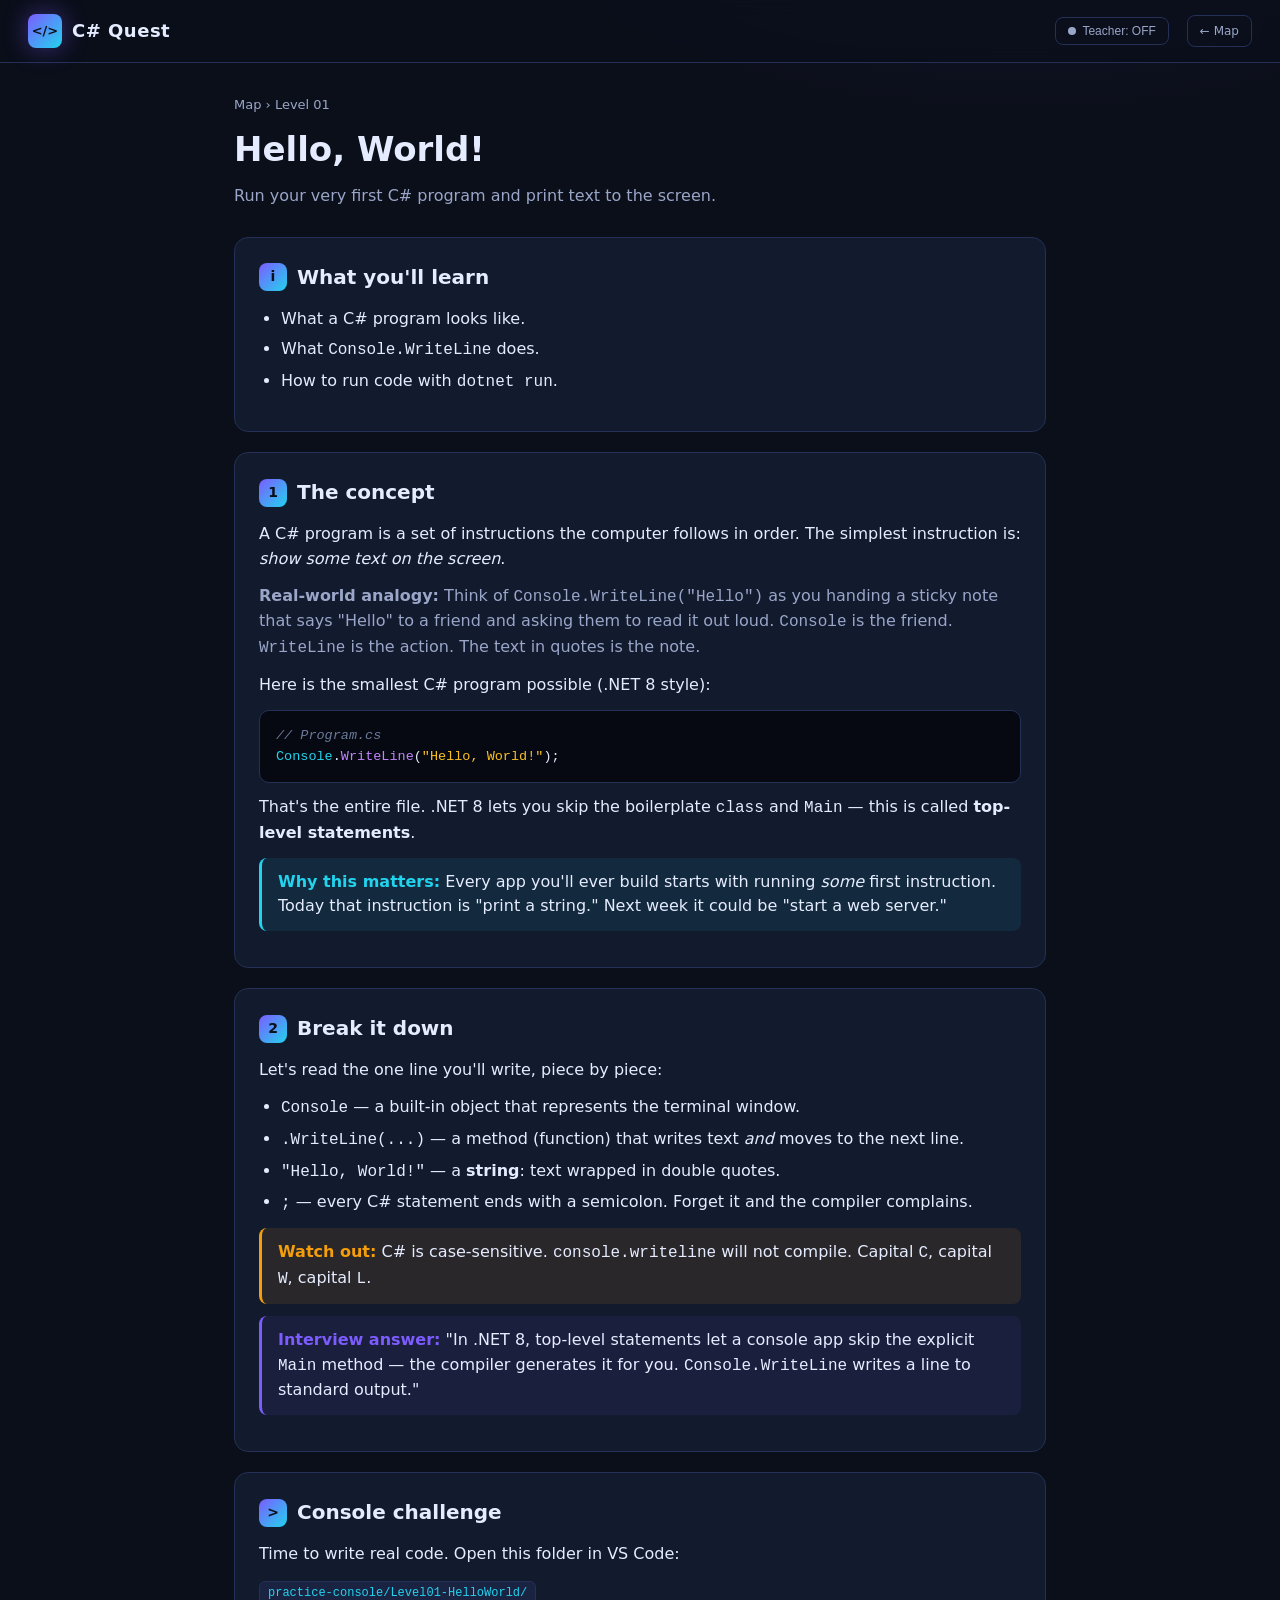
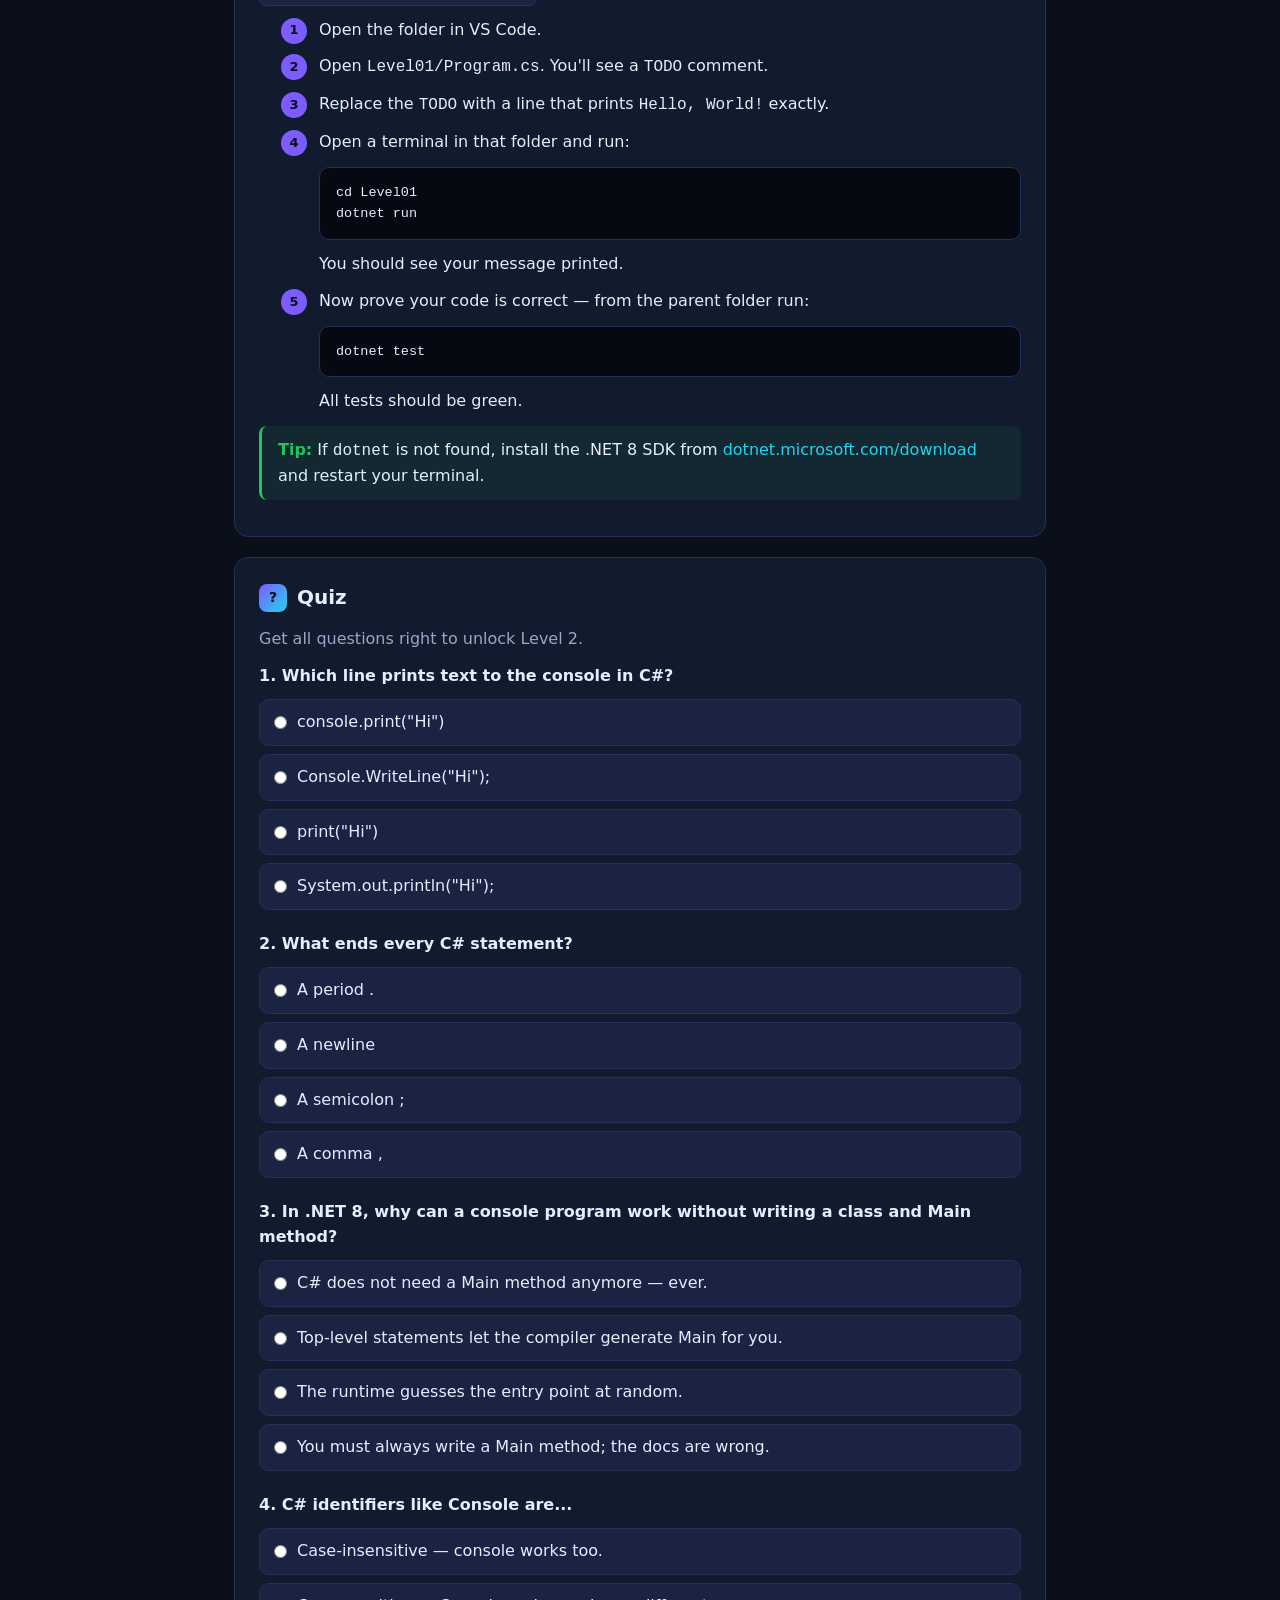
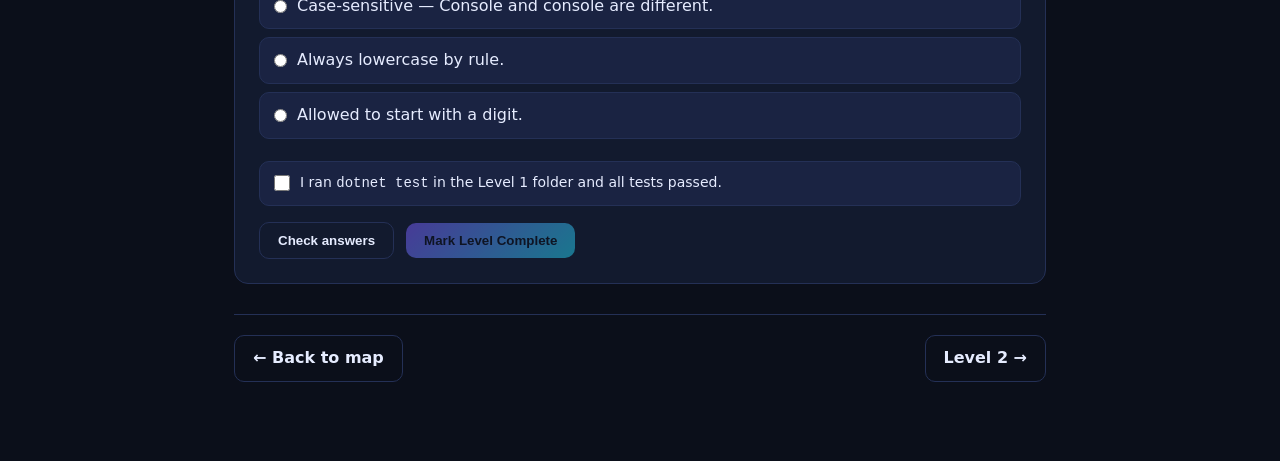
==== learn-web/lessons/level-01.html @ 639b0f7c "Initial commit: C# Quest prototype with Level 1 and Level 2 Game-style C# .NET tutorial for teacher-" ====
<!DOCTYPE html>
<html lang="en">
<head>
  <meta charset="UTF-8" />
  <meta name="viewport" content="width=device-width, initial-scale=1.0" />
  <title>Level 1 — Hello World | C# Quest</title>
  <link rel="stylesheet" href="../assets/css/styles.css" />
</head>
<body>
  <header class="topbar">
    <div class="brand">
      <span class="brand-icon">&lt;/&gt;</span>
      <span class="brand-name">C# Quest</span>
    </div>
    <div class="hud">
      <button class="btn-toggle" id="teacherToggle" title="Show teacher notes">
        <span class="dot-led"></span><span class="label">Teacher: OFF</span>
      </button>
      <a href="../index.html" class="btn-ghost">&larr; Map</a>
    </div>
  </header>

  <main class="lesson-main">
    <div class="lesson-header">
      <div class="lesson-crumb"><a href="../index.html">Map</a> &rsaquo; Level 01</div>
      <h1>Hello, World!</h1>
      <p class="tagline">Run your very first C# program and print text to the screen.</p>
    </div>

    <section class="lesson-section">
      <h2><span class="icon">i</span> What you'll learn</h2>
      <ul>
        <li>What a C# program looks like.</li>
        <li>What <code>Console.WriteLine</code> does.</li>
        <li>How to run code with <code>dotnet run</code>.</li>
      </ul>

      <div class="teacher-only">
        <div class="teacher-note">
          <h4>Lesson plan (≈ 15 min)</h4>
          <ul>
            <li><strong>2 min</strong> — Open VS Code on the Level 1 folder side-by-side with this page.</li>
            <li><strong>5 min</strong> — Walk through the concept + the line break-down together.</li>
            <li><strong>5 min</strong> — Student types <code>Console.WriteLine("Hello, World!");</code> and runs <code>dotnet run</code>.</li>
            <li><strong>3 min</strong> — Run <code>dotnet test</code> together. Then take the quiz.</li>
          </ul>
          <h4>Before you start, ask</h4>
          <p class="say">"When you open an app on your phone, what is the very first thing the computer has to do?"</p>
          <p>Goal of the question: get them to say "follow instructions one by one." That's literally what a program is.</p>
        </div>
      </div>
    </section>

    <section class="lesson-section">
      <h2><span class="icon">1</span> The concept</h2>
      <p>A C# program is a set of instructions the computer follows in order. The simplest instruction is: <em>show some text on the screen</em>.</p>
      <p class="dim"><strong>Real-world analogy:</strong> Think of <code>Console.WriteLine("Hello")</code> as you handing a sticky note that says "Hello" to a friend and asking them to read it out loud. <code>Console</code> is the friend. <code>WriteLine</code> is the action. The text in quotes is the note.</p>
      <p>Here is the smallest C# program possible (.NET 8 style):</p>
<pre class="code-block"><span class="tok-com">// Program.cs</span>
<span class="tok-type">Console</span>.<span class="tok-key">WriteLine</span>(<span class="tok-str">"Hello, World!"</span>);</pre>
      <p>That's the entire file. .NET 8 lets you skip the boilerplate <code>class</code> and <code>Main</code> — this is called <strong>top-level statements</strong>.</p>
      <div class="callout">
        <strong>Why this matters:</strong> Every app you'll ever build starts with running <em>some</em> first instruction. Today that instruction is "print a string." Next week it could be "start a web server."
      </div>

      <div class="teacher-only">
        <div class="teacher-note">
          <h4>Talk through it</h4>
          <ul>
            <li>Read the one line of code <em>out loud</em>, left to right: "Console — dot — WriteLine — open paren — quote — Hello, World — quote — close paren — semicolon."</li>
            <li>Make sure they hear the structure: a thing (<code>Console</code>), a verb (<code>WriteLine</code>), an argument (the string), a terminator (the semicolon).</li>
          </ul>
          <h4>Check understanding — ask</h4>
          <p class="say">"What would happen if I forgot the semicolon at the end?"</p>
          <p>If they don't know, that's fine — let them try it in the next step and see the error.</p>
        </div>
      </div>
    </section>

    <section class="lesson-section">
      <h2><span class="icon">2</span> Break it down</h2>
      <p>Let's read the one line you'll write, piece by piece:</p>
      <ul>
        <li><code>Console</code> &mdash; a built-in object that represents the terminal window.</li>
        <li><code>.WriteLine(...)</code> &mdash; a method (function) that writes text <em>and</em> moves to the next line.</li>
        <li><code>"Hello, World!"</code> &mdash; a <strong>string</strong>: text wrapped in double quotes.</li>
        <li><code>;</code> &mdash; every C# statement ends with a semicolon. Forget it and the compiler complains.</li>
      </ul>
      <div class="callout warn">
        <strong>Watch out:</strong> C# is case-sensitive. <code>console.writeline</code> will not compile. Capital <code>C</code>, capital <code>W</code>, capital <code>L</code>.
      </div>
      <div class="interview">
        <strong>Interview answer:</strong> "In .NET 8, top-level statements let a console app skip the explicit <code>Main</code> method &mdash; the compiler generates it for you. <code>Console.WriteLine</code> writes a line to standard output."
      </div>

      <div class="teacher-only">
        <div class="teacher-note">
          <h4>Common student mistakes — watch for</h4>
          <ul>
            <li>Lowercase <code>console.writeline</code> — case matters; "case-sensitive" is a real concept worth naming out loud.</li>
            <li>Single quotes <code>'Hello'</code> — in C#, single quotes are for a single character (<code>char</code>), not a string.</li>
            <li>Missing the semicolon — show the compile error rather than fixing it for them.</li>
            <li>Smart quotes from auto-correct (<code>“ ”</code>) — happens if they paste from chat or docs.</li>
          </ul>
        </div>
      </div>
    </section>

    <section class="lesson-section">
      <h2><span class="icon">&gt;</span> Console challenge</h2>
      <p>Time to write real code. Open this folder in VS Code:</p>
      <p><span class="path-pill">practice-console/Level01-HelloWorld/</span></p>
      <ol class="challenge-steps">
        <li>Open the folder in VS Code.</li>
        <li>Open <code>Level01/Program.cs</code>. You'll see a <code>TODO</code> comment.</li>
        <li>Replace the <code>TODO</code> with a line that prints <code>Hello, World!</code> exactly.</li>
        <li>Open a terminal in that folder and run:
<pre class="code-block">cd Level01
dotnet run</pre>
          You should see your message printed.
        </li>
        <li>Now prove your code is correct &mdash; from the parent folder run:
<pre class="code-block">dotnet test</pre>
          All tests should be green.
        </li>
      </ol>
      <div class="callout tip">
        <strong>Tip:</strong> If <code>dotnet</code> is not found, install the .NET 8 SDK from <a href="https://dotnet.microsoft.com/download" target="_blank">dotnet.microsoft.com/download</a> and restart your terminal.
      </div>

      <div class="teacher-only">
        <div class="teacher-note">
          <h4>Make it stick</h4>
          <ul>
            <li>Before they hit Enter on <code>dotnet run</code>, ask: "what do you expect to see?" Predicting first builds the mental model.</li>
            <li>After it works, ask them to change the message to their name. Then run again. Tiny wins keep momentum.</li>
            <li>Now run <code>dotnet test</code> together — explain that tests are "small robots that check your work."</li>
          </ul>
        </div>
      </div>
    </section>

    <section class="lesson-section">
      <h2><span class="icon">?</span> Quiz</h2>
      <p class="dim">Get all questions right to unlock Level 2.</p>
      <div class="quiz" id="quizRoot"></div>

      <label class="honor-row" id="honorRow" for="honorBox">
        <input type="checkbox" id="honorBox" />
        <span class="honor-label">
          I ran <code>dotnet test</code> in the Level 1 folder and all tests passed.
        </span>
      </label>

      <div class="quiz-actions">
        <button class="btn btn-secondary" id="checkQuizBtn">Check answers</button>
        <button class="btn" id="completeBtn" disabled>Mark Level Complete</button>
        <span class="quiz-status" id="quizStatus"></span>
      </div>
    </section>

    <nav class="lesson-nav">
      <a href="../index.html" class="btn btn-secondary">&larr; Back to map</a>
      <a href="level-02.html" class="btn btn-secondary">Level 2 &rarr;</a>
    </nav>
  </main>

  <script src="../assets/js/progress.js"></script>
  <script src="../assets/js/quiz.js"></script>
  <script>
    initLesson({
      levelId: 1,
      quiz: [
        {
          question: 'Which line prints text to the console in C#?',
          options: [
            'console.print("Hi")',
            'Console.WriteLine("Hi");',
            'print("Hi")',
            'System.out.println("Hi");',
          ],
          answer: 1,
        },
        {
          question: 'What ends every C# statement?',
          options: [
            'A period .',
            'A newline',
            'A semicolon ;',
            'A comma ,',
          ],
          answer: 2,
        },
        {
          question: 'In .NET 8, why can a console program work without writing a class and Main method?',
          options: [
            'C# does not need a Main method anymore — ever.',
            'Top-level statements let the compiler generate Main for you.',
            'The runtime guesses the entry point at random.',
            'You must always write a Main method; the docs are wrong.',
          ],
          answer: 1,
        },
        {
          question: 'C# identifiers like Console are...',
          options: [
            'Case-insensitive — console works too.',
            'Case-sensitive — Console and console are different.',
            'Always lowercase by rule.',
            'Allowed to start with a digit.',
          ],
          answer: 1,
        },
      ],
    });
  </script>
</body>
</html>
---- learn-web/assets/css/styles.css ----
/* ---------- Reset & base ---------- */
* { box-sizing: border-box; margin: 0; padding: 0; }
:root {
  --bg-0: #0b0f1a;
  --bg-1: #121a2e;
  --bg-2: #1a2342;
  --line: #243056;
  --text: #e6ecff;
  --text-dim: #9aa6c8;
  --accent: #7c5cff;       /* purple */
  --accent-2: #22d3ee;     /* cyan */
  --good: #22c55e;
  --warn: #f59e0b;
  --bad: #ef4444;
  --glow: 0 0 24px rgba(124, 92, 255, 0.45);
}
html, body {
  background: radial-gradient(1200px 800px at 80% -10%, rgba(124,92,255,0.18), transparent 60%),
              radial-gradient(900px 600px at -10% 110%, rgba(34,211,238,0.12), transparent 60%),
              var(--bg-0);
  color: var(--text);
  font-family: 'Segoe UI', system-ui, -apple-system, sans-serif;
  line-height: 1.55;
  min-height: 100vh;
}
a { color: var(--accent-2); text-decoration: none; }
a:hover { text-decoration: underline; }
code, pre { font-family: 'Cascadia Code', 'Consolas', 'Courier New', monospace; }

/* ---------- Top bar ---------- */
.topbar {
  display: flex;
  align-items: center;
  justify-content: space-between;
  padding: 14px 28px;
  border-bottom: 1px solid var(--line);
  background: rgba(11, 15, 26, 0.7);
  backdrop-filter: blur(8px);
  position: sticky;
  top: 0;
  z-index: 50;
}
.brand { display: flex; align-items: center; gap: 10px; font-weight: 700; }
.brand-icon {
  display: inline-grid; place-items: center;
  width: 34px; height: 34px;
  background: linear-gradient(135deg, var(--accent), var(--accent-2));
  border-radius: 8px;
  color: #0b0f1a; font-weight: 800; font-size: 13px;
  box-shadow: var(--glow);
}
.brand-name { font-size: 18px; letter-spacing: 0.5px; }
.hud { display: flex; align-items: center; gap: 18px; }
.hud-item { display: flex; align-items: center; gap: 8px; font-size: 13px; color: var(--text-dim); }
.hud-label { text-transform: uppercase; letter-spacing: 1px; font-size: 11px; }
.hud-value { color: var(--text); font-weight: 600; }
.xp-bar {
  width: 180px; height: 10px;
  background: var(--bg-2); border-radius: 999px; overflow: hidden;
  border: 1px solid var(--line);
}
.xp-fill {
  height: 100%; width: 0%;
  background: linear-gradient(90deg, var(--accent), var(--accent-2));
  transition: width 0.6s ease;
}
.btn-ghost {
  background: transparent; color: var(--text-dim);
  border: 1px solid var(--line); padding: 6px 12px; border-radius: 8px;
  cursor: pointer; font-size: 12px;
}
.btn-ghost:hover { color: var(--text); border-color: var(--accent); }

/* ---------- Map page ---------- */
.map-main { max-width: 1100px; margin: 0 auto; padding: 40px 24px 80px; }
.hero { text-align: center; margin-bottom: 40px; }
.hero h1 {
  font-size: 42px; font-weight: 800;
  background: linear-gradient(90deg, var(--accent), var(--accent-2));
  -webkit-background-clip: text; background-clip: text; color: transparent;
  margin-bottom: 8px;
}
.hero p { color: var(--text-dim); max-width: 600px; margin: 0 auto; }

.level-map {
  display: grid;
  grid-template-columns: repeat(auto-fit, minmax(260px, 1fr));
  gap: 20px;
}
.level-card {
  position: relative;
  background: linear-gradient(180deg, var(--bg-1), var(--bg-2));
  border: 1px solid var(--line);
  border-radius: 16px;
  padding: 20px;
  transition: transform 0.15s ease, box-shadow 0.2s ease, border-color 0.2s ease;
  cursor: pointer;
  overflow: hidden;
}
.level-card.locked { cursor: not-allowed; opacity: 0.55; }
.level-card.current { border-color: var(--accent); box-shadow: var(--glow); }
.level-card.done { border-color: var(--good); }
.level-card:not(.locked):hover { transform: translateY(-3px); border-color: var(--accent-2); }
.level-card::before {
  content: ''; position: absolute; inset: -1px;
  background: linear-gradient(135deg, transparent 60%, rgba(124,92,255,0.15));
  pointer-events: none; border-radius: 16px;
}
.level-num {
  font-size: 12px; color: var(--text-dim); letter-spacing: 2px;
  text-transform: uppercase; margin-bottom: 8px;
}
.level-title { font-size: 20px; font-weight: 700; margin-bottom: 6px; }
.level-desc { font-size: 13px; color: var(--text-dim); min-height: 38px; }
.level-footer {
  display: flex; justify-content: space-between; align-items: center;
  margin-top: 14px; padding-top: 12px; border-top: 1px solid var(--line);
}
.level-xp { font-size: 12px; color: var(--accent-2); font-weight: 600; }
.level-badge {
  width: 28px; height: 28px; border-radius: 50%;
  display: grid; place-items: center; font-weight: 700; font-size: 14px;
  background: var(--bg-2); color: var(--text-dim);
}
.level-card.done .level-badge { background: var(--good); color: #0b0f1a; }
.level-card.current .level-badge { background: var(--accent); color: #0b0f1a; }

.legend {
  display: flex; justify-content: center; gap: 24px;
  margin-top: 40px; color: var(--text-dim); font-size: 13px;
}
.legend i.dot {
  display: inline-block; width: 10px; height: 10px; border-radius: 50%;
  margin-right: 6px; vertical-align: middle;
}
.dot.done { background: var(--good); }
.dot.current { background: var(--accent); }
.dot.locked { background: var(--text-dim); opacity: 0.4; }

/* ---------- Lesson page ---------- */
.lesson-main {
  max-width: 860px; margin: 0 auto; padding: 32px 24px 80px;
}
.lesson-header { margin-bottom: 28px; }
.lesson-crumb { color: var(--text-dim); font-size: 13px; margin-bottom: 8px; }
.lesson-crumb a { color: var(--text-dim); }
.lesson-header h1 { font-size: 34px; margin-bottom: 8px; }
.lesson-header .tagline { color: var(--text-dim); }

.lesson-section {
  background: var(--bg-1); border: 1px solid var(--line);
  border-radius: 14px; padding: 24px; margin-bottom: 20px;
}
.lesson-section h2 {
  font-size: 20px; margin-bottom: 14px;
  display: flex; align-items: center; gap: 10px;
}
.lesson-section h2 .icon {
  display: inline-grid; place-items: center;
  width: 28px; height: 28px; border-radius: 8px;
  background: linear-gradient(135deg, var(--accent), var(--accent-2));
  color: #0b0f1a; font-size: 14px;
}
.lesson-section p { margin-bottom: 12px; color: var(--text); }
.lesson-section p.dim { color: var(--text-dim); }
.lesson-section ul, .lesson-section ol { margin-left: 22px; margin-bottom: 12px; color: var(--text); }
.lesson-section li { margin-bottom: 6px; }
.callout {
  border-left: 3px solid var(--accent-2);
  background: rgba(34, 211, 238, 0.08);
  padding: 12px 16px; border-radius: 8px; margin: 12px 0;
}
.callout.tip { border-color: var(--good); background: rgba(34,197,94,0.08); }
.callout.warn { border-color: var(--warn); background: rgba(245,158,11,0.1); }
.callout strong { color: var(--accent-2); }
.callout.tip strong { color: var(--good); }
.callout.warn strong { color: var(--warn); }

pre.code-block {
  background: #060912; border: 1px solid var(--line);
  border-radius: 10px; padding: 14px 16px; overflow-x: auto;
  font-size: 13.5px; line-height: 1.6;
  margin: 12px 0;
}
.tok-key { color: #c084fc; }
.tok-type { color: #22d3ee; }
.tok-str { color: #fbbf24; }
.tok-com { color: #6b7a99; font-style: italic; }
.tok-num { color: #f87171; }

/* Quiz */
.quiz { margin-top: 10px; }
.quiz-q { margin-bottom: 22px; }
.quiz-q .q-text { font-weight: 600; margin-bottom: 10px; }
.quiz-options { display: grid; gap: 8px; }
.quiz-opt {
  background: var(--bg-2); border: 1px solid var(--line);
  border-radius: 10px; padding: 10px 14px; cursor: pointer;
  display: flex; align-items: center; gap: 10px;
  transition: border-color 0.15s, background 0.15s;
}
.quiz-opt:hover { border-color: var(--accent); }
.quiz-opt input { accent-color: var(--accent); }
.quiz-opt.correct { border-color: var(--good); background: rgba(34,197,94,0.08); }
.quiz-opt.wrong { border-color: var(--bad); background: rgba(239,68,68,0.08); }

.quiz-actions { display: flex; gap: 12px; align-items: center; margin-top: 16px; }
.btn {
  background: linear-gradient(135deg, var(--accent), var(--accent-2));
  color: #0b0f1a; border: none; padding: 10px 18px;
  border-radius: 10px; font-weight: 700; cursor: pointer;
  box-shadow: var(--glow);
}
.btn:disabled { opacity: 0.5; cursor: not-allowed; box-shadow: none; }
.btn:hover:not(:disabled) { transform: translateY(-1px); }
.btn-secondary {
  background: transparent; color: var(--text);
  border: 1px solid var(--line); box-shadow: none;
}
.btn-secondary:hover { border-color: var(--accent); }
.quiz-status { color: var(--text-dim); font-size: 14px; }
.quiz-status.ok { color: var(--good); }
.quiz-status.err { color: var(--bad); }

.challenge-steps { counter-reset: step; padding-left: 0; list-style: none; }
.challenge-steps li {
  position: relative; padding-left: 38px; margin-bottom: 12px;
}
.challenge-steps li::before {
  counter-increment: step;
  content: counter(step);
  position: absolute; left: 0; top: 0;
  width: 26px; height: 26px; border-radius: 50%;
  background: var(--accent); color: #0b0f1a;
  display: grid; place-items: center; font-weight: 700; font-size: 13px;
}
.path-pill {
  display: inline-block; background: var(--bg-2);
  border: 1px solid var(--line); padding: 2px 8px;
  border-radius: 6px; font-family: 'Cascadia Code', monospace;
  font-size: 12px; color: var(--accent-2);
}
.interview {
  border-left: 3px solid var(--accent);
  background: rgba(124,92,255,0.08);
  padding: 12px 16px; border-radius: 8px; margin: 12px 0;
}
.interview strong { color: var(--accent); }

.lesson-nav {
  display: flex; justify-content: space-between;
  margin-top: 30px; padding-top: 20px; border-top: 1px solid var(--line);
}

/* Teacher mode */
.teacher-only { display: none; }
body.teacher-mode .teacher-only { display: block; }

.teacher-note {
  border: 1px dashed var(--accent);
  background: rgba(124, 92, 255, 0.07);
  border-radius: 10px;
  padding: 14px 18px;
  margin: 14px 0;
  position: relative;
}
.teacher-note::before {
  content: 'Teacher';
  position: absolute;
  top: -10px; left: 14px;
  background: var(--bg-0);
  color: var(--accent);
  padding: 0 8px;
  font-size: 11px;
  letter-spacing: 1.5px;
  font-weight: 700;
}
.teacher-note h4 { margin: 6px 0 4px; font-size: 14px; color: var(--accent); }
.teacher-note ul { margin-left: 20px; margin-bottom: 8px; }
.teacher-note li { font-size: 14px; margin-bottom: 4px; color: var(--text); }
.teacher-note p { font-size: 14px; margin-bottom: 6px; }
.teacher-note .say {
  font-style: italic;
  color: var(--accent-2);
  padding-left: 10px;
  border-left: 2px solid var(--accent-2);
  margin: 6px 0;
}

.btn-toggle {
  background: transparent;
  border: 1px solid var(--line);
  color: var(--text-dim);
  padding: 6px 12px;
  border-radius: 8px;
  cursor: pointer;
  font-size: 12px;
  display: flex;
  align-items: center;
  gap: 6px;
}
.btn-toggle .dot-led {
  width: 8px; height: 8px; border-radius: 50%;
  background: var(--text-dim);
}
.btn-toggle.on { color: var(--accent); border-color: var(--accent); }
.btn-toggle.on .dot-led {
  background: var(--accent);
  box-shadow: 0 0 8px var(--accent);
}

/* Honor checkbox */
.honor-row {
  display: flex; align-items: center; gap: 10px;
  background: var(--bg-2);
  border: 1px solid var(--line);
  border-radius: 10px;
  padding: 10px 14px;
  margin-top: 12px;
  cursor: pointer;
  user-select: none;
}
.honor-row:hover { border-color: var(--accent); }
.honor-row input { accent-color: var(--good); width: 16px; height: 16px; cursor: pointer; }
.honor-row .honor-label { font-size: 14px; color: var(--text); }
.honor-row.checked { border-color: var(--good); background: rgba(34,197,94,0.06); }

/* Toast */
.toast {
  position: fixed; bottom: 30px; left: 50%; transform: translateX(-50%) translateY(40px);
  background: var(--bg-2); border: 1px solid var(--accent);
  padding: 14px 22px; border-radius: 12px; box-shadow: var(--glow);
  opacity: 0; transition: all 0.3s ease; z-index: 100;
  font-weight: 600;
}
.toast.show { opacity: 1; transform: translateX(-50%) translateY(0); }

/* Confetti */
.confetti {
  position: fixed; width: 8px; height: 14px;
  top: -20px; pointer-events: none; z-index: 200;
  animation: fall 2.5s linear forwards;
}
@keyframes fall {
  to { transform: translateY(105vh) rotate(720deg); opacity: 0; }
}

@media (max-width: 600px) {
  .topbar { flex-direction: column; gap: 12px; }
  .hud { flex-wrap: wrap; justify-content: center; }
  .xp-bar { width: 120px; }
  .hero h1 { font-size: 30px; }
}
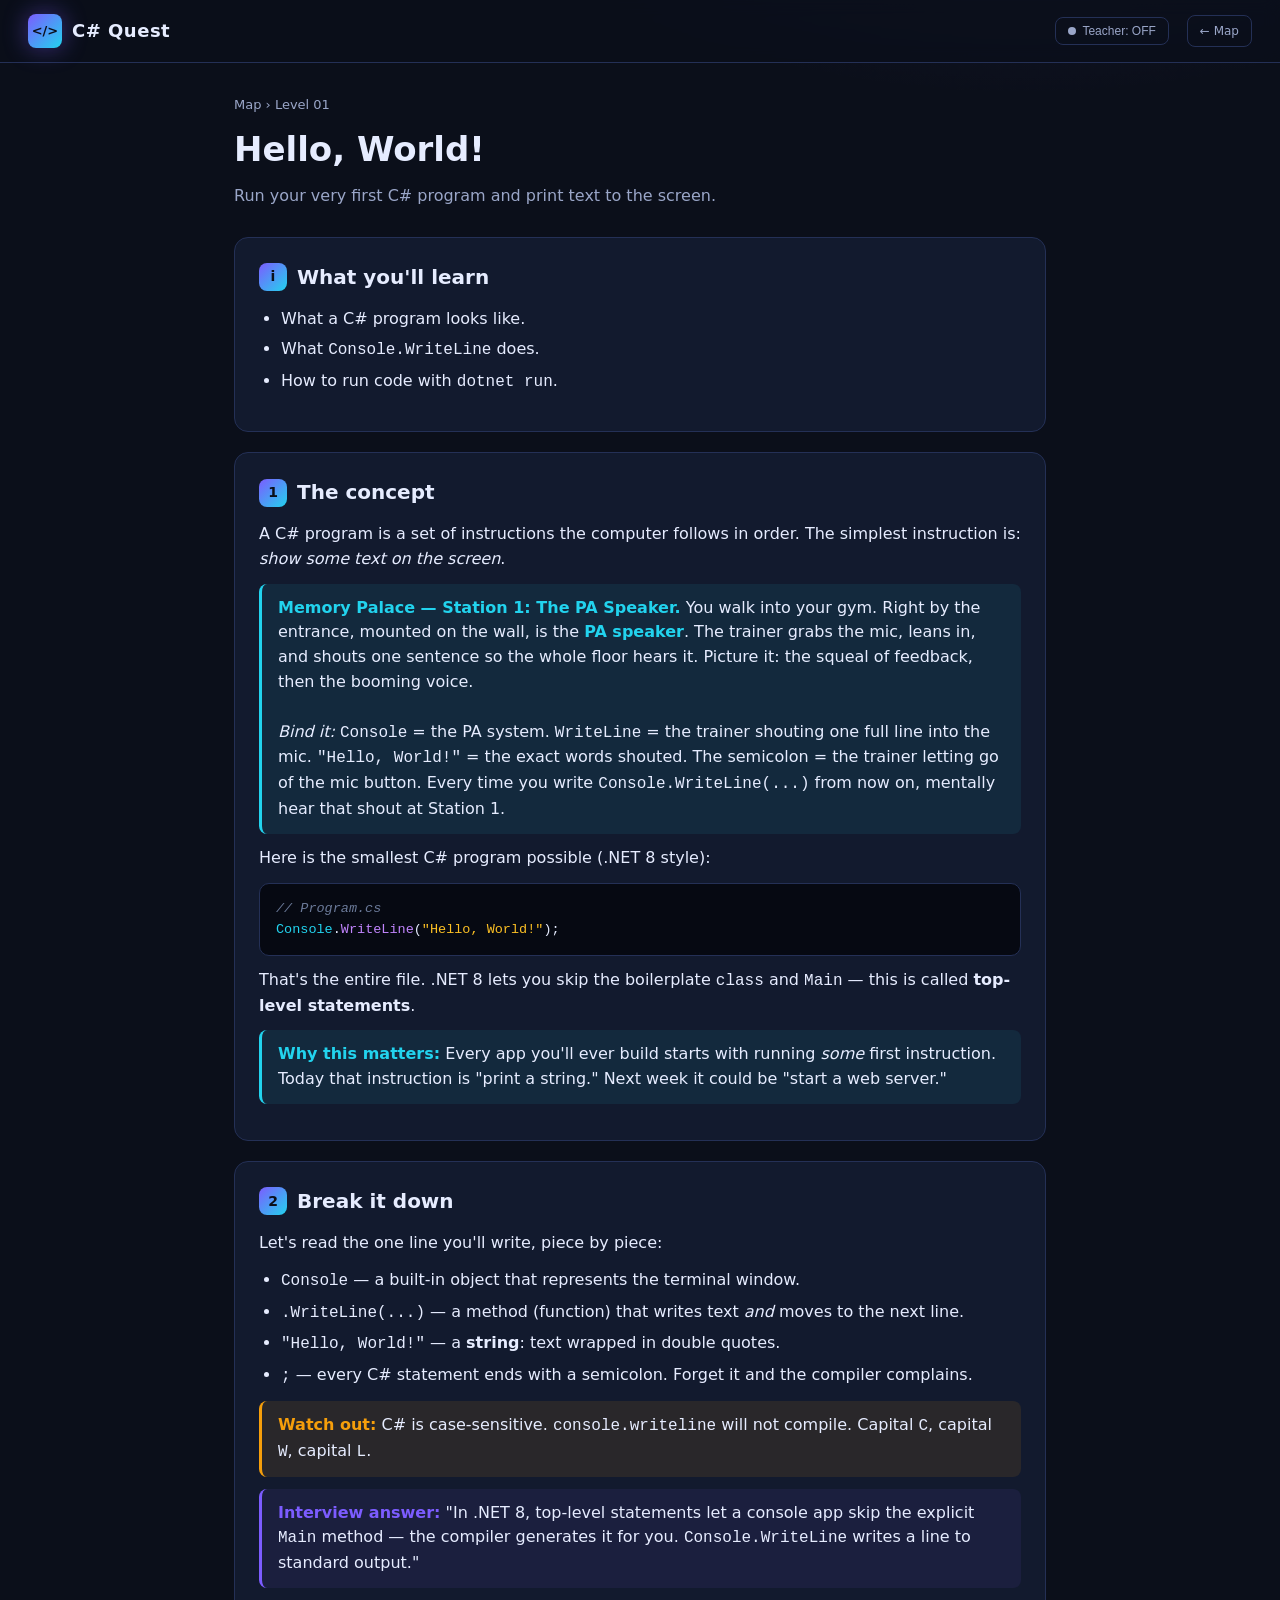
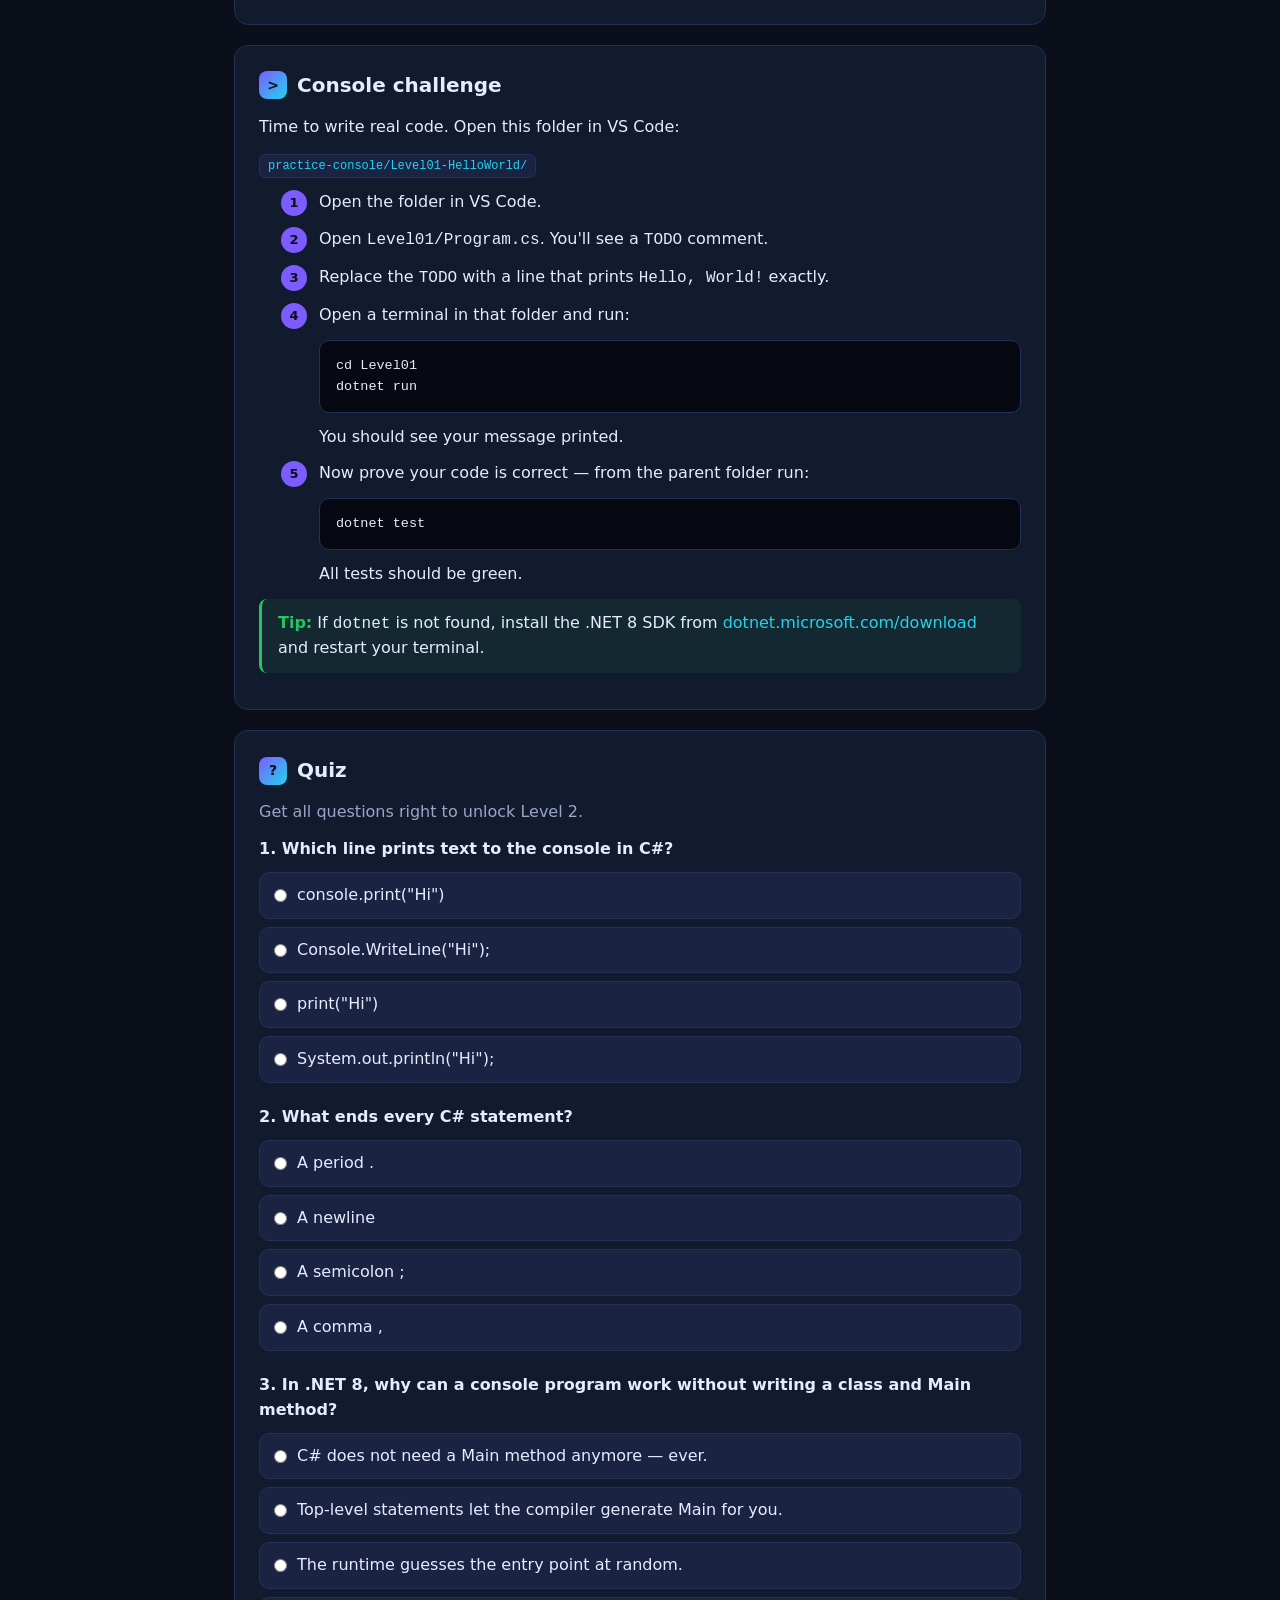
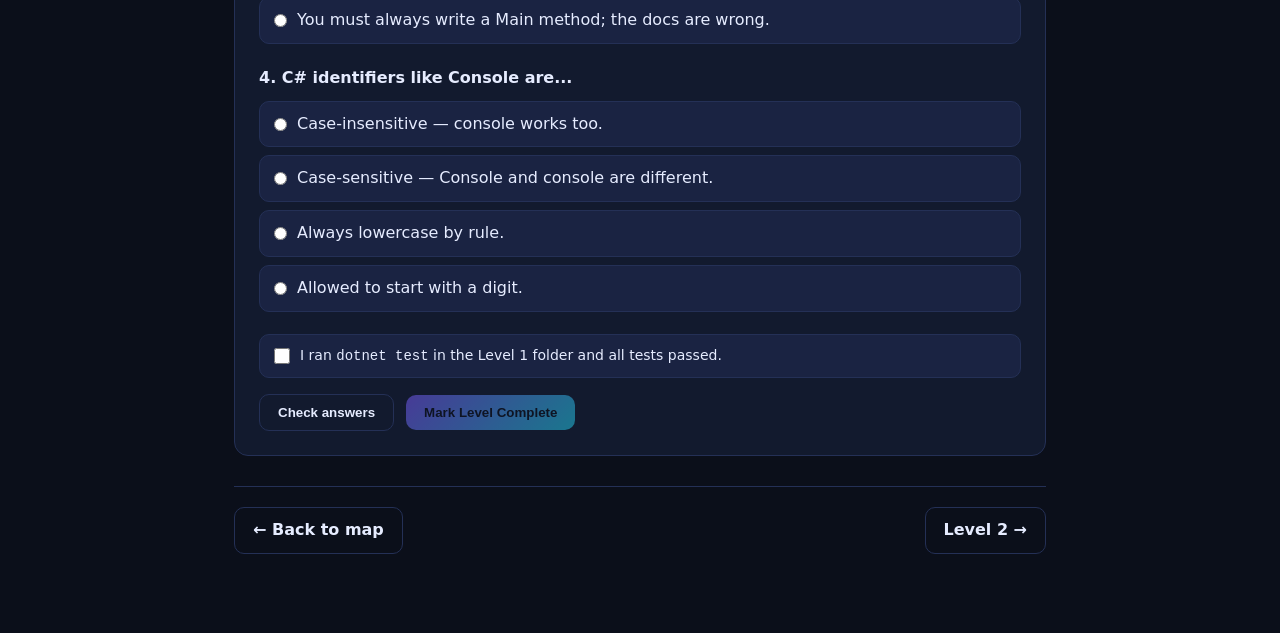
==== commit 2676b812: "feat: Add practice problems and enhance lesson content - Introduced new styles for problem cards and" ====
--- a/learn-web/lessons/level-01.html
+++ b/learn-web/lessons/level-01.html
@@ -54,7 +54,10 @@
     <section class="lesson-section">
       <h2><span class="icon">1</span> The concept</h2>
       <p>A C# program is a set of instructions the computer follows in order. The simplest instruction is: <em>show some text on the screen</em>.</p>
-      <p class="dim"><strong>Real-world analogy:</strong> Think of <code>Console.WriteLine("Hello")</code> as you handing a sticky note that says "Hello" to a friend and asking them to read it out loud. <code>Console</code> is the friend. <code>WriteLine</code> is the action. The text in quotes is the note.</p>
+      <div class="callout">
+        <strong>Memory Palace — Station 1: The PA Speaker.</strong> You walk into your gym. Right by the entrance, mounted on the wall, is the <strong>PA speaker</strong>. The trainer grabs the mic, leans in, and shouts one sentence so the whole floor hears it. Picture it: the squeal of feedback, then the booming voice. <br><br>
+        <em>Bind it:</em> <code>Console</code> = the PA system. <code>WriteLine</code> = the trainer shouting one full line into the mic. <code>"Hello, World!"</code> = the exact words shouted. The semicolon = the trainer letting go of the mic button. Every time you write <code>Console.WriteLine(...)</code> from now on, mentally hear that shout at Station 1.
+      </div>
       <p>Here is the smallest C# program possible (.NET 8 style):</p>
 <pre class="code-block"><span class="tok-com">// Program.cs</span>
 <span class="tok-type">Console</span>.<span class="tok-key">WriteLine</span>(<span class="tok-str">"Hello, World!"</span>);</pre>
--- a/learn-web/assets/css/styles.css
+++ b/learn-web/assets/css/styles.css
@@ -252,6 +252,65 @@
   margin-top: 30px; padding-top: 20px; border-top: 1px solid var(--line);
 }
 
+/* ---------- Practice problems (learn + solve) ---------- */
+.problem-card {
+  background: var(--bg-2);
+  border: 1px solid var(--line);
+  border-radius: 12px;
+  padding: 18px 20px;
+  margin: 16px 0;
+}
+.problem-head {
+  display: flex; align-items: center; gap: 10px;
+  flex-wrap: wrap; margin-bottom: 8px;
+}
+.problem-head h3 { font-size: 17px; margin: 0; }
+.problem-tag {
+  font-size: 11px; letter-spacing: 1px; text-transform: uppercase;
+  padding: 2px 8px; border-radius: 999px; font-weight: 700;
+}
+.problem-tag.easy { background: rgba(34,197,94,0.15); color: var(--good); border: 1px solid var(--good); }
+.problem-tag.medium { background: rgba(245,158,11,0.15); color: var(--warn); border: 1px solid var(--warn); }
+.leet-link {
+  display: inline-flex; align-items: center; gap: 6px;
+  font-size: 12px; font-weight: 600;
+  color: #ffa116; border: 1px solid #ffa116;
+  padding: 3px 10px; border-radius: 8px; margin-left: auto;
+}
+.leet-link:hover { background: rgba(255,161,22,0.12); text-decoration: none; }
+.leet-link::before { content: '◆'; font-size: 11px; }
+.problem-card .method-pill {
+  display: inline-block; background: #060912;
+  border: 1px solid var(--line); padding: 2px 8px;
+  border-radius: 6px; font-family: 'Cascadia Code', monospace;
+  font-size: 12px; color: var(--accent);
+}
+details.solution {
+  margin-top: 12px;
+  border: 1px solid var(--line);
+  border-radius: 10px;
+  background: var(--bg-1);
+  overflow: hidden;
+}
+details.solution > summary {
+  cursor: pointer; padding: 10px 14px;
+  font-weight: 600; color: var(--accent-2);
+  list-style: none; user-select: none;
+}
+details.solution > summary::-webkit-details-marker { display: none; }
+details.solution > summary::before { content: '▸ '; }
+details.solution[open] > summary::before { content: '▾ '; }
+details.solution > summary:hover { color: var(--text); }
+details.solution > *:not(summary) { margin: 0 14px 14px; }
+details.solution pre.code-block { margin: 0 0 12px; }
+
+/* "Try more on LeetCode" list */
+.leet-list { list-style: none; margin-left: 0; }
+.leet-list li {
+  display: flex; align-items: baseline; gap: 8px; margin-bottom: 8px;
+}
+.leet-list li::before { content: '◆'; color: #ffa116; font-size: 11px; }
+
 /* Teacher mode */
 .teacher-only { display: none; }
 body.teacher-mode .teacher-only { display: block; }
